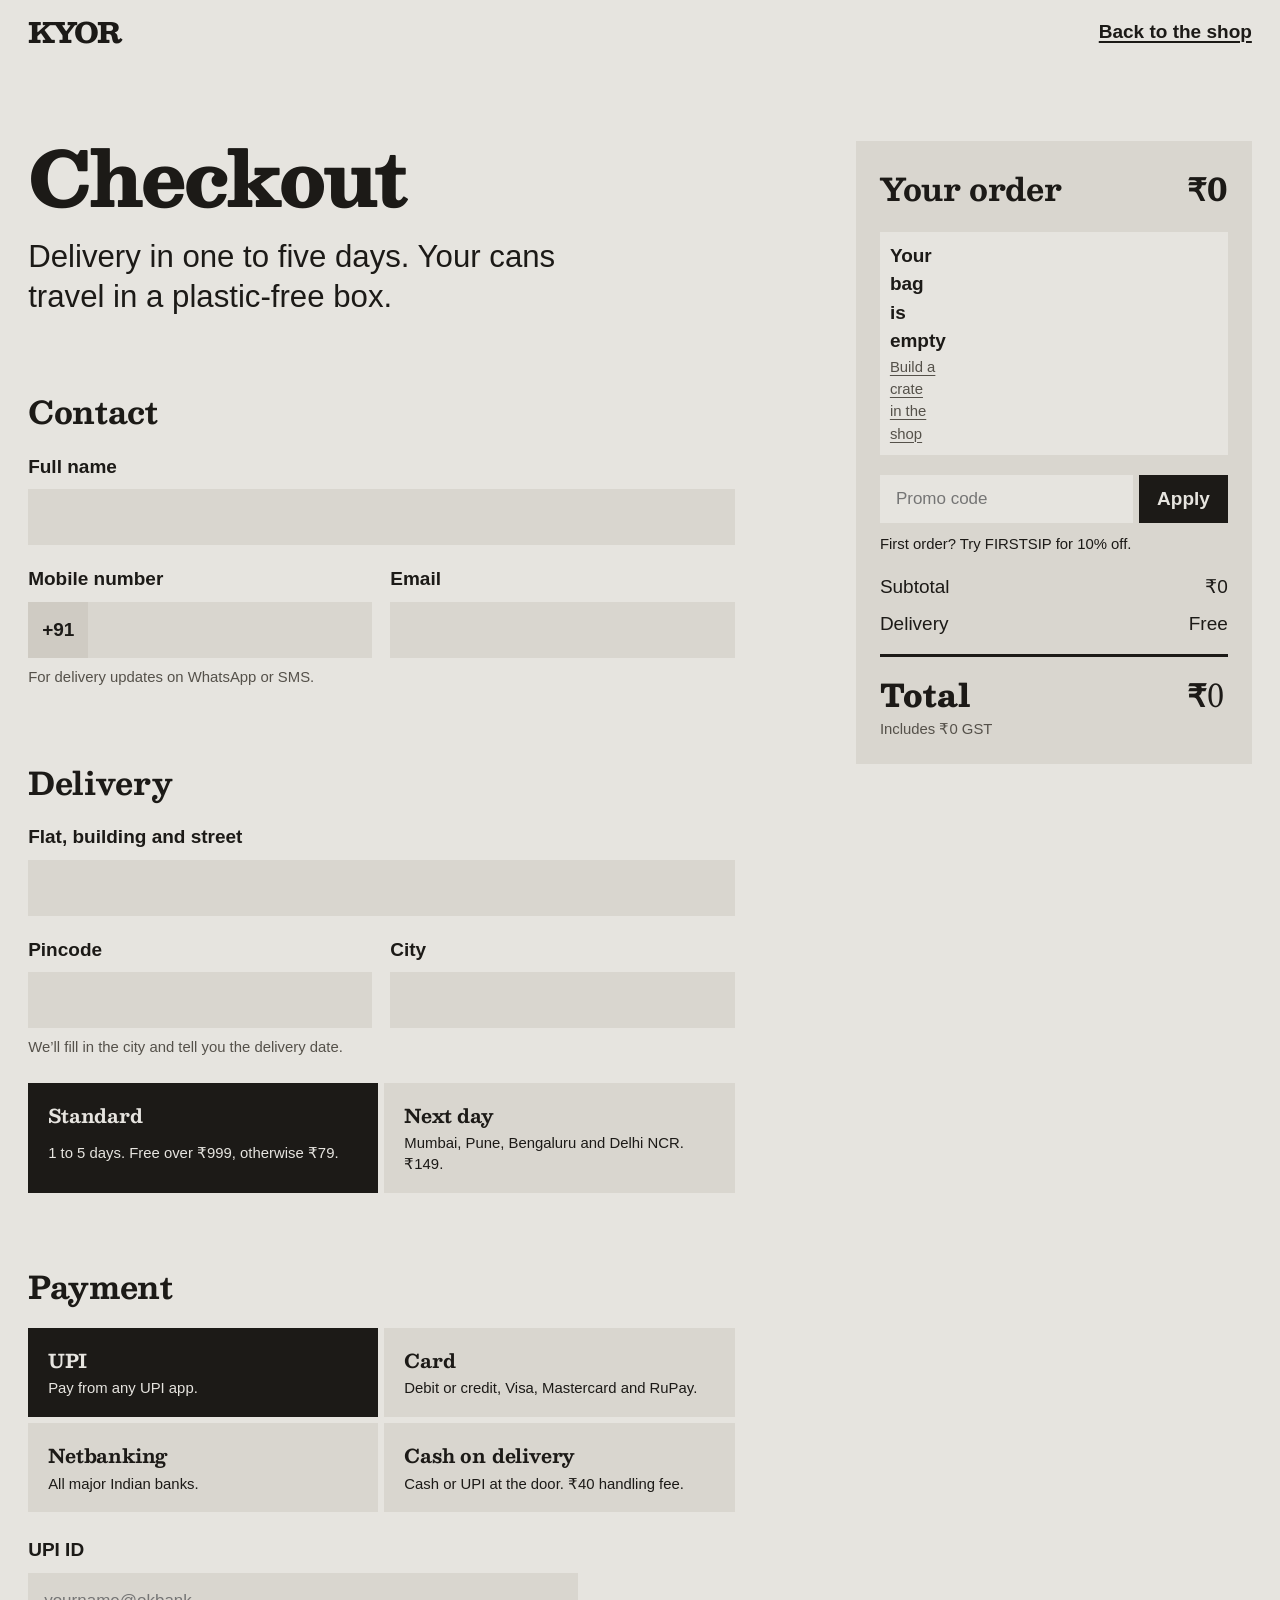
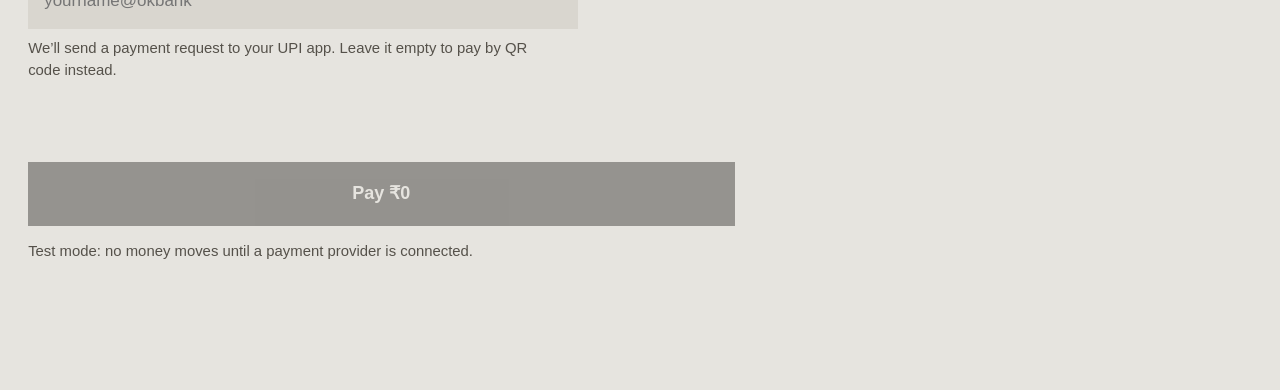
==== checkout.html @ f5b1b30e "Redesign KYOR around colour chapters, real photography and a crate builder Replace the dial-and-chap" ====
<!doctype html>
<html lang="en">
<head>
  <meta charset="utf-8">
  <meta name="viewport" content="width=device-width, initial-scale=1, viewport-fit=cover">
  <title>Checkout · KYOR</title>
  <meta name="description" content="Pay for your KYOR order by UPI, card, netbanking or cash on delivery.">
  <meta name="theme-color" content="#e6e4df">
  <meta name="robots" content="noindex">
  <script>document.documentElement.classList.add('js')</script>
  <link rel="preconnect" href="https://fonts.googleapis.com">
  <link rel="preconnect" href="https://fonts.gstatic.com" crossorigin>
  <link href="https://fonts.googleapis.com/css2?family=Besley:wght@700;800&display=swap" rel="stylesheet">
  <link rel="preconnect" href="https://api.fontshare.com">
  <link rel="preconnect" href="https://cdn.fontshare.com" crossorigin>
  <link href="https://api.fontshare.com/v2/css?f[]=switzer@400,500,600&display=swap" rel="stylesheet">
  <link rel="stylesheet" href="css/site.css">
  <link rel="stylesheet" href="css/checkout.css">
</head>
<body class="co-page">
  <a class="skip" href="#main">Skip to content</a>

  <header class="bar" data-field="ground">
    <a class="bar__mark" href="index.html">KYOR</a>
    <a class="bar__back" href="index.html#shop">Back to the shop</a>
  </header>

  <main id="main" class="co">
    <div class="co__form" id="coFormWrap">
      <h1 class="co__title">Checkout</h1>
      <p class="co__lead">Delivery in one to five days. Your cans travel in a plastic-free box.</p>

      <form id="coForm" novalidate>
        <section class="co__block" aria-labelledby="contactTitle">
          <h2 class="h3" id="contactTitle">Contact</h2>
          <div class="fields">
            <div class="field field--full">
              <label for="name">Full name</label>
              <input id="name" name="name" autocomplete="name" required>
            </div>
            <div class="field">
              <label for="phone">Mobile number</label>
              <div class="field__prefix"><span aria-hidden="true">+91</span><input id="phone" name="phone" inputmode="numeric" autocomplete="tel-national" maxlength="10" required aria-describedby="phoneHint"></div>
              <p class="field__hint" id="phoneHint">For delivery updates on WhatsApp or SMS.</p>
            </div>
            <div class="field">
              <label for="email">Email</label>
              <input id="email" name="email" type="email" autocomplete="email" required>
            </div>
          </div>
        </section>

        <section class="co__block" aria-labelledby="deliveryTitle">
          <h2 class="h3" id="deliveryTitle">Delivery</h2>
          <div class="fields">
            <div class="field field--full">
              <label for="address">Flat, building and street</label>
              <input id="address" name="address" autocomplete="street-address" required>
            </div>
            <div class="field">
              <label for="pin">Pincode</label>
              <input id="pin" name="pin" inputmode="numeric" autocomplete="postal-code" maxlength="6" required aria-describedby="pinHint">
              <p class="field__hint" id="pinHint">We’ll fill in the city and tell you the delivery date.</p>
            </div>
            <div class="field">
              <label for="city">City</label>
              <input id="city" name="city" autocomplete="address-level2" required>
            </div>
          </div>
          <div class="options" role="radiogroup" aria-label="Delivery speed">
            <label class="option"><input type="radio" name="ship" value="standard" checked><span><b>Standard</b><small id="stdEta">1 to 5 days. Free over ₹999, otherwise ₹79.</small></span></label>
            <label class="option"><input type="radio" name="ship" value="express"><span><b>Next day</b><small>Mumbai, Pune, Bengaluru and Delhi NCR. ₹149.</small></span></label>
          </div>
        </section>

        <section class="co__block" aria-labelledby="payTitle">
          <h2 class="h3" id="payTitle">Payment</h2>
          <div class="options options--pay" role="radiogroup" aria-label="Payment method">
            <label class="option"><input type="radio" name="pay" value="upi" checked><span><b>UPI</b><small>Pay from any UPI app.</small></span></label>
            <label class="option"><input type="radio" name="pay" value="card"><span><b>Card</b><small>Debit or credit, Visa, Mastercard and RuPay.</small></span></label>
            <label class="option"><input type="radio" name="pay" value="netbanking"><span><b>Netbanking</b><small>All major Indian banks.</small></span></label>
            <label class="option"><input type="radio" name="pay" value="cod"><span><b>Cash on delivery</b><small>Cash or UPI at the door. ₹40 handling fee.</small></span></label>
          </div>

          <div class="pay-detail" data-pay-detail="upi">
            <div class="field">
              <label for="vpa">UPI ID</label>
              <input id="vpa" name="vpa" autocomplete="off" placeholder="yourname@okbank" aria-describedby="vpaHint">
              <p class="field__hint" id="vpaHint">We’ll send a payment request to your UPI app. Leave it empty to pay by QR code instead.</p>
            </div>
          </div>
          <div class="pay-detail" data-pay-detail="card" hidden>
            <p>You’ll enter your card details on the payment provider’s secure page. KYOR never sees or stores your card number.</p>
          </div>
          <div class="pay-detail" data-pay-detail="netbanking" hidden>
            <div class="field">
              <label for="bank">Your bank</label>
              <select id="bank" name="bank">
                <option value="">Choose your bank</option>
                <option>State Bank of India</option><option>HDFC Bank</option><option>ICICI Bank</option><option>Axis Bank</option>
                <option>Kotak Mahindra Bank</option><option>Bank of Baroda</option><option>Punjab National Bank</option><option>Another bank</option>
              </select>
            </div>
          </div>
          <div class="pay-detail" data-pay-detail="cod" hidden>
            <p>Keep cash or a UPI app ready when the box arrives. Orders over ₹3,000 must be paid online.</p>
          </div>
        </section>

        <p class="co__error" id="coError" role="alert"></p>
        <button class="btn btn--pay" type="submit" id="payBtn">Pay ₹0</button>
        <p class="co__test">Test mode: no money moves until a payment provider is connected.</p>
      </form>
    </div>

    <details class="summary" id="summary">
      <summary><span class="h3">Your order</span> <span class="summary__total" id="sumTop">₹0</span></summary>
      <ul class="summary__list" id="sumList"></ul>
      <div class="promo">
        <label for="promo" class="visually-hidden">Promo code</label>
        <input id="promo" placeholder="Promo code" autocomplete="off" aria-describedby="promoMsg">
        <button type="button" class="btn" id="promoBtn">Apply</button>
      </div>
      <p class="promo__msg" id="promoMsg">First order? Try FIRSTSIP for 10% off.</p>
      <dl class="totals" id="totals"></dl>
    </details>

    <img class="done__can" src="assets/cans/can-kokum-grid.webp" alt="" width="448" height="896">
    <section class="done" id="done" hidden aria-labelledby="doneTitle" tabindex="-1">
      <h1 class="co__title" id="doneTitle">Order placed</h1>
      <p class="co__lead" id="doneLead"></p>
      <dl class="done__facts" id="doneFacts"></dl>
      <a class="btn" href="index.html">Back to KYOR</a>
    </section>
  </main>

  <script src="js/data.js"></script>
  <script src="js/store.js"></script>
  <script src="js/checkout.js"></script>
</body>
</html>
---- css/site.css ----
/* KYOR. Colour chapters from the product: kokum rind, guava flesh, Guntur chilli, the can's sage, matte aluminium.
   Two faces: Besley (an old bill-poster Clarendon, like the can's wordmark) and Switzer (a modern grotesk). */

:root {
  --kokum: #4e1525;      --kokum-ink: #f3e9e4;
  --guava: #eaa79c;      --guava-ink: #33101a;
  --chilli: #a4261c;     --chilli-ink: #f7ece6;
  --sage: #9ca48c;       --sage-ink: #191d14;
  --ground: #e6e4df;     --ground-ink: #1c1a17;
  --surface: #d9d6cf;
  --muted: #55514a;
  --accent: #4e1525;

  --font-display: "Besley", "Rockwell", Georgia, serif;
  --font-text: "Switzer", "Helvetica Neue", Arial, sans-serif;

  --step-small: clamp(0.875rem, 0.85rem + 0.1vw, 0.9375rem);
  --step-body: clamp(1.0625rem, 1rem + 0.25vw, 1.1875rem);
  --step-lead: clamp(1.25rem, 0.95rem + 1.25vw, 2.25rem);
  --step-head: clamp(2.375rem, 1.2rem + 4.4vw, 5.75rem);
  --step-display: clamp(5.25rem, 1rem + 13.5vw, 15rem);

  --margin: clamp(16px, 2.2vw, 32px);
  --gutter: clamp(12px, 1.4vw, 24px);
  --section: clamp(80px, 10vw, 144px);
  --bar: 64px;

  --ease-out: cubic-bezier(0.22, 1, 0.36, 1);
  --ease-expo: cubic-bezier(0.16, 1, 0.3, 1);
  --ease-in-out: cubic-bezier(0.76, 0, 0.24, 1);
  --t-press: 140ms;
  --t-hover: 180ms;
  --t-ui: 240ms;
  --t-reveal: 800ms;
}

[data-field="kokum"]  { --bg: var(--kokum);  --ink: var(--kokum-ink);  --tone: #5f1e30; }
[data-field="guava"]  { --bg: var(--guava);  --ink: var(--guava-ink);  --tone: #e09587; }
[data-field="chilli"] { --bg: var(--chilli); --ink: var(--chilli-ink); --tone: #b4342a; }
[data-field="sage"]   { --bg: var(--sage);   --ink: var(--sage-ink);   --tone: #8f977e; }
[data-field="ground"] { --bg: var(--ground); --ink: var(--ground-ink); --tone: var(--surface); }

*, *::before, *::after { box-sizing: border-box; }
html { -webkit-text-size-adjust: 100%; scroll-padding-top: var(--bar); }
@media (prefers-reduced-motion: no-preference) { html { scroll-behavior: smooth; } }
body {
  margin: 0;
  background: var(--ground);
  color: var(--ground-ink);
  font-family: var(--font-text);
  font-size: var(--step-body);
  line-height: 1.5;
  font-kerning: normal;
  text-rendering: optimizeLegibility;
  -webkit-font-smoothing: antialiased;
}
img { display: block; max-width: 100%; height: auto; }
button { font: inherit; color: inherit; background: none; border: 0; padding: 0; cursor: pointer; }
input, select { font: inherit; color: inherit; }
a { color: inherit; text-underline-offset: 0.18em; text-decoration-thickness: 0.07em; }
p { margin: 0; text-wrap: pretty; }
h1, h2, h3 { margin: 0; font-weight: 800; hyphens: none; text-wrap: balance; }
figure { margin: 0; }
ul, ol { list-style: none; margin: 0; padding: 0; }
::selection { background: var(--kokum); color: var(--kokum-ink); }
:focus-visible { outline: 3px solid currentColor; outline-offset: 3px; }

.visually-hidden { position: absolute !important; width: 1px; height: 1px; overflow: hidden; clip-path: inset(50%); white-space: nowrap; }
.skip { position: fixed; left: var(--margin); top: -80px; z-index: 100; background: var(--ground-ink); color: var(--ground); padding: 12px 16px; }
.skip:focus { top: 12px; }

section[data-field], footer[data-field], .step[data-field] { background: var(--bg); color: var(--ink); }

/* ---------- type ---------- */
.h2 { font-family: var(--font-display); font-size: var(--step-head); line-height: 0.95; letter-spacing: -0.03em; max-width: 14ch; }
.h3 { font-family: var(--font-display); font-size: var(--step-lead); font-weight: 700; line-height: 1.1; letter-spacing: -0.012em; }
.lead, .statement { font-size: var(--step-lead); line-height: 1.3; letter-spacing: -0.01em; max-width: 30ch; }
.statement { font-weight: 500; }
.note, figcaption { font-size: var(--step-small); line-height: 1.45; }
figcaption { margin-top: 10px; opacity: 0.78; }

/* ---------- controls ---------- */
.btn {
  display: inline-flex; align-items: center; justify-content: center;
  min-height: 56px; padding: 0 28px;
  background: var(--ink, var(--ground-ink)); color: var(--bg, var(--ground));
  font-weight: 600; font-size: inherit; text-decoration: none; white-space: nowrap;
  transition: transform var(--t-press) var(--ease-out), opacity var(--t-hover) ease;
}
.btn:hover { opacity: 0.86; }
.btn:active { transform: scale(0.97); }
.btn--block { width: 100%; }
.btn[disabled], .btn[aria-disabled="true"] { opacity: 0.4; pointer-events: none; }
.link { font-weight: 600; text-decoration: underline; text-underline-offset: 0.22em; text-decoration-thickness: 2px; transition: opacity var(--t-hover) ease; }
.link:hover { opacity: 0.7; }
.round {
  width: 48px; height: 48px; border-radius: 50%; display: inline-grid; place-items: center;
  background: color-mix(in srgb, currentColor 12%, transparent); font-size: 1.125rem;
  transition: background var(--t-hover) ease, transform var(--t-press) var(--ease-out);
}
.round:hover { background: color-mix(in srgb, currentColor 22%, transparent); }
.round:active { transform: scale(0.92); }

/* ---------- bar ---------- */
.bar {
  position: fixed; inset: 0 0 auto 0; z-index: 40; height: var(--bar);
  display: flex; align-items: center; gap: 28px; padding: 0 var(--margin);
  background: var(--bg); color: var(--ink);
  transition: background-color 300ms ease, color 300ms ease;
}
.bar__mark { font-family: var(--font-display); font-weight: 800; font-size: 1.75rem; line-height: 1; letter-spacing: -0.02em; text-decoration: none; margin-right: auto; }
.bar__nav { display: flex; gap: 28px; }
.bar__nav a { text-decoration: none; font-weight: 500; }
.bar__nav a:hover { text-decoration: underline; }
.bar__bag { font-weight: 600; min-height: 44px; padding: 0 16px; background: var(--ink); color: var(--bg); transition: background-color 300ms ease, color 300ms ease; }
.bar__menu { display: none; font-weight: 600; min-height: 44px; }
.menu { position: fixed; inset: var(--bar) 0 0 0; z-index: 39; background: var(--ground); color: var(--ground-ink); padding: 24px var(--margin); }
.menu nav { display: grid; gap: 8px; }
.menu a { font-family: var(--font-display); font-weight: 800; font-size: var(--step-head); line-height: 1.1; text-decoration: none; letter-spacing: -0.02em; }

/* ---------- hero ---------- */
.hero {
  position: relative; overflow: hidden;
  min-height: max(100svh, 640px);
  display: grid; grid-template-columns: repeat(12, minmax(0, 1fr)); grid-template-rows: 1fr auto;
  column-gap: var(--gutter);
  padding: calc(var(--bar) + 24px) var(--margin) 28px;
  transition: background-color 600ms var(--ease-in-out), color 600ms var(--ease-in-out);
}
.hero__text { grid-column: 1 / span 7; grid-row: 1; align-self: end; position: relative; z-index: 2; }
.hero__title {
  font-family: var(--font-display); font-weight: 800; font-size: var(--step-display);
  line-height: 0.86; letter-spacing: -0.035em; margin-left: -0.04em; max-width: none;
}
.hero__word { display: block; }
.hero__line { font-size: var(--step-lead); line-height: 1.3; max-width: 30ch; margin-top: 36px; }
.hero__actions { display: flex; flex-wrap: wrap; align-items: center; gap: 16px 24px; margin-top: 32px; }
.hero__price { grid-column: 1 / span 7; grid-row: 2; margin-top: 28px; font-size: var(--step-small); opacity: 0.8; }
.hero__can { grid-column: 8 / span 5; grid-row: 1 / span 2; position: relative; margin-bottom: -28px; min-height: 60svh; }
.hero__img {
  position: absolute; left: 50%; bottom: calc(min(108svh, 76vw) * -0.16); height: min(108svh, 76vw); width: auto; max-width: none;
  transform: translateX(-50%); opacity: 0; pointer-events: none;
  transition: opacity 500ms ease, transform 700ms var(--ease-expo);
}
.hero__img.is-on { opacity: 1; }
.hero__img.is-leaving { opacity: 0; transform: translate(-50%, 8%); }

.switch { display: inline-flex; gap: 4px; }
.switch button {
  min-height: 48px; padding: 0 16px; font-weight: 600;
  background: color-mix(in srgb, currentColor 12%, transparent);
  transition: background var(--t-hover) ease, color var(--t-hover) ease;
}
.switch button:hover { background: color-mix(in srgb, currentColor 22%, transparent); }
.switch button[aria-checked="true"] { background: var(--ink); color: var(--bg); }

/* ---------- flavours ---------- */
.flavours {
  display: grid; grid-template-columns: repeat(12, minmax(0, 1fr)); column-gap: var(--gutter); row-gap: clamp(64px, 9vw, 140px);
  padding: var(--section) var(--margin);
}
.flavours__title { grid-column: 1 / span 7; }
.flavours__statement { grid-column: 9 / span 4; align-self: end; }
.ritual { grid-column: 1 / -1; display: grid; grid-template-columns: repeat(12, minmax(0, 1fr)); column-gap: var(--gutter); align-items: end; }
.ritual__text { display: grid; gap: 18px; align-content: start; }
.ritual__text p { max-width: 42ch; }
.ritual__text .link { justify-self: start; margin-top: 6px; }
.ritual__pic img { width: 100%; object-fit: cover; }
.ritual--kokum .ritual__pic { grid-column: 1 / span 7; }
.ritual--kokum .ritual__pic img { aspect-ratio: 5 / 4; }
.ritual--kokum .ritual__text { grid-column: 9 / span 4; }
.ritual--guava { align-items: start; }
.ritual--guava .ritual__text { grid-column: 1 / span 4; padding-top: clamp(0px, 8vw, 120px); }
.ritual--guava .ritual__pic { grid-column: 5 / span 4; }
.ritual--guava .ritual__pic img { aspect-ratio: 2 / 3; }
.ritual--guava .ritual__pic--side { grid-column: 9 / span 4; align-self: end; }
.ritual--guava .ritual__pic--side img { aspect-ratio: 4 / 3; }

/* ---------- held scene ---------- */
.scene { position: relative; }
.step {
  position: relative; min-height: 100svh; overflow: hidden;
  display: grid; grid-template-columns: repeat(12, minmax(0, 1fr)); column-gap: var(--gutter);
  padding: calc(var(--bar) + 32px) var(--margin) 32px;
}
.step__text { grid-column: 1 / span 7; align-self: center; display: grid; gap: 28px; position: relative; z-index: 2; }
.step__text .h2 { max-width: 15ch; }
.step__text p { font-size: var(--step-lead); line-height: 1.3; max-width: 28ch; }
.step__can { grid-column: 8 / span 5; justify-self: center; align-self: center; height: min(82svh, 70vw, 860px); width: auto; max-width: none; position: relative; z-index: 1; }
.step__count { position: absolute; left: var(--margin); bottom: 28px; font-size: var(--step-small); font-weight: 600; }

html.js .scene.is-live { height: calc(var(--n, 5) * 100svh); }
html.js .scene.is-live .scene__steps { position: sticky; top: 0; height: 100svh; overflow: hidden; }
html.js .scene.is-live .step { position: absolute; inset: 0; min-height: 0; clip-path: inset(var(--clip, 0%) 0 0 0); will-change: clip-path; }
html.js .scene.is-live .step__text { transform: translateY(var(--lift, 0px)); }
html.js .scene.is-live .step__can { transform: translateY(var(--can, 0px)); }

/* ---------- facts ---------- */
.facts { display: grid; grid-template-columns: repeat(12, minmax(0, 1fr)); column-gap: var(--gutter); padding: var(--section) var(--margin); }
.facts__side { grid-column: 1 / span 5; display: grid; gap: 40px; align-content: start; }
.facts__side img { width: 100%; aspect-ratio: 1; object-fit: cover; }
.facts__table { grid-column: 6 / span 7; }
.facts table { width: 100%; border-collapse: collapse; font-variant-numeric: tabular-nums; }
.facts th, .facts td { text-align: left; vertical-align: top; padding: 14px 16px 14px 0; font-size: var(--step-body); }
.facts thead th { font-family: var(--font-display); font-size: var(--step-lead); font-weight: 700; padding-bottom: 18px; border-bottom: 3px solid var(--ground-ink); }
.facts tbody th { font-weight: 600; width: 26%; }
.facts tbody td { font-size: var(--step-lead); line-height: 1.25; letter-spacing: -0.01em; }
.facts tbody tr:last-child td { font-size: var(--step-body); line-height: 1.5; letter-spacing: 0; }
.facts tbody tr + tr > * { border-top: 1px solid color-mix(in srgb, var(--ground-ink) 22%, transparent); }
.facts .note { margin-top: 20px; color: var(--muted); }

/* ---------- origins ---------- */
.origins { padding: var(--section) 0; overflow: hidden; }
.origins__head { display: grid; grid-template-columns: repeat(12, minmax(0, 1fr)); column-gap: var(--gutter); align-items: end; padding: 0 var(--margin); margin-bottom: clamp(40px, 5vw, 72px); }
.origins__head .h2 { grid-column: 1 / span 6; }
.origins__head .lead { grid-column: 7 / span 4; }
.origins__ctrl { grid-column: 11 / span 2; justify-self: end; display: flex; gap: 8px; }
.row {
  display: grid; grid-auto-flow: column; grid-auto-columns: clamp(270px, 29vw, 440px); gap: var(--gutter);
  overflow-x: auto; overscroll-behavior-x: contain; scroll-snap-type: x mandatory;
  padding: 0 var(--margin) 8px; scroll-padding-inline: var(--margin);
  scrollbar-width: none; cursor: grab;
}
.row::-webkit-scrollbar { display: none; }
.row.is-dragging { cursor: grabbing; scroll-snap-type: none; }
.row.is-dragging img { pointer-events: none; }
.place { scroll-snap-align: start; display: grid; gap: 14px; align-content: start; }
.place img { width: 100%; aspect-ratio: 4 / 5; object-fit: cover; user-select: none; -webkit-user-drag: none; }
.place--object img { object-fit: contain; background: var(--tone); padding: 8% 0; }
.place p { max-width: 36ch; }

/* ---------- day ---------- */
.day { padding: var(--section) var(--margin); }
.day__title { margin-bottom: clamp(40px, 5vw, 72px); }
.day__grid { display: grid; grid-template-columns: repeat(12, minmax(0, 1fr)); column-gap: var(--gutter); align-items: start; }
.times { grid-column: 1 / span 7; display: grid; gap: 4px; }
.time button {
  width: 100%; display: grid; grid-template-columns: 9em 1fr auto; align-items: baseline; gap: 16px;
  padding: 20px 16px; text-align: left;
  transition: background var(--t-hover) ease;
}
.time button:hover, .time.is-open button { background: var(--surface); }
.time__at { white-space: nowrap; font-family: var(--font-display); font-weight: 700; font-size: var(--step-lead); letter-spacing: -0.01em; font-variant-numeric: tabular-nums; }
.time__what { font-size: var(--step-lead); line-height: 1.2; letter-spacing: -0.01em; }
.time__can { font-size: var(--step-small); font-weight: 600; white-space: nowrap; }
.time__more { display: grid; grid-template-rows: 0fr; transition: grid-template-rows var(--t-ui) var(--ease-out); }
.time__more > * { overflow: hidden; }
.time__more p { padding: 0 16px 0 calc(9em + 32px); max-width: calc(46ch + 9em + 32px); }
.time.is-open .time__more { grid-template-rows: 1fr; }
.time.is-open .time__more p { padding-top: 4px; padding-bottom: 22px; }
.time__more img { display: none; }
.day__preview { grid-column: 8 / span 5; position: sticky; top: calc(var(--bar) + 24px); }
.day__preview img { width: 100%; aspect-ratio: 4 / 5; object-fit: cover; transition: opacity 260ms ease; }
.day__preview img.is-swapping { opacity: 0.2; }

/* ---------- shop ---------- */
.shop { padding: var(--section) var(--margin); }
.shop .h2 { margin-bottom: clamp(40px, 5vw, 72px); }
.crate { display: grid; grid-template-columns: repeat(12, minmax(0, 1fr)); column-gap: var(--gutter); row-gap: 40px; align-items: start; }
.crate__controls { grid-column: 1 / span 5; display: grid; gap: 36px; }
.crate__view { grid-column: 7 / span 6; display: grid; gap: 32px; }
.choice { border: 0; margin: 0; padding: 0; min-width: 0; }
.choice legend, .mix__label { font-weight: 600; margin-bottom: 12px; padding: 0; display: block; }
.choice__opts { display: grid; grid-template-columns: repeat(3, 1fr); gap: 6px; }
.choice__opts label { position: relative; cursor: pointer; }
.choice__opts input { position: absolute; opacity: 0; inset: 0; margin: 0; cursor: pointer; }
.choice__opts span {
  display: grid; place-items: center; min-height: 72px; padding: 8px;
  background: var(--tone); font-family: var(--font-display); font-weight: 800; font-size: var(--step-lead); letter-spacing: -0.02em;
  transition: background var(--t-hover) ease, color var(--t-hover) ease;
}
.choice__opts--wide span { font-family: var(--font-text); font-size: var(--step-body); font-weight: 600; letter-spacing: 0; min-height: 56px; text-align: center; }
.choice__opts label:hover span { background: color-mix(in srgb, var(--ink) 18%, var(--bg)); }
.choice__opts input:checked + span { background: var(--ink); color: var(--bg); }
.choice__opts input:focus-visible + span { outline: 3px solid var(--ink); outline-offset: 3px; }
.mix input[type="range"] { width: 100%; appearance: none; -webkit-appearance: none; height: 44px; background: transparent; cursor: pointer; margin: 0; }
.mix input[type="range"]::-webkit-slider-runnable-track { height: 8px; background: var(--tone); }
.mix input[type="range"]::-moz-range-track { height: 8px; background: var(--tone); }
.mix input[type="range"]::-webkit-slider-thumb { -webkit-appearance: none; width: 32px; height: 32px; margin-top: -12px; background: var(--ink); border: 0; border-radius: 0; }
.mix input[type="range"]::-moz-range-thumb { width: 32px; height: 32px; background: var(--ink); border: 0; border-radius: 0; }
.mix__out { display: flex; justify-content: space-between; gap: 12px; font-weight: 600; margin-top: 6px; }
.crate__sub { font-size: var(--step-small); }
.crate__cans { display: grid; grid-template-columns: repeat(var(--cols, 6), minmax(0, 1fr)); gap: 10px 6px; align-items: end; min-height: 200px; }
.crate__cans img { width: 100%; height: auto; transition: transform 380ms var(--ease-out); }
.crate__cans img.is-new { transform: translateY(-10px); }
.crate__total { display: flex; flex-wrap: wrap; align-items: end; justify-content: space-between; gap: 20px; }
.crate__price { font-family: var(--font-display); font-weight: 800; font-size: var(--step-head); line-height: 0.95; letter-spacing: -0.03em; font-variant-numeric: tabular-nums; }
.crate__per { display: block; font-family: var(--font-text); font-size: var(--step-body); font-weight: 500; letter-spacing: 0; margin-top: 8px; }
.more { margin-top: clamp(72px, 9vw, 140px); display: grid; grid-template-columns: repeat(12, minmax(0, 1fr)); column-gap: var(--gutter); }
.more .h3 { grid-column: 1 / span 4; align-self: start; }
.list { grid-column: 5 / span 8; display: grid; gap: 4px; }
.list li { display: grid; grid-template-columns: 1.1fr 1.6fr auto auto; align-items: center; gap: 20px; padding: 16px; background: var(--tone); }
.list b { font-family: var(--font-display); font-size: var(--step-body); font-weight: 700; letter-spacing: -0.01em; line-height: 1.15; }
.list .price { font-weight: 600; font-variant-numeric: tabular-nums; }
.list .btn { min-height: 44px; padding: 0 18px; }

/* ---------- sessions ---------- */
.sessions { display: grid; grid-template-columns: repeat(12, minmax(0, 1fr)); column-gap: var(--gutter); row-gap: 48px; padding: var(--section) var(--margin); align-items: start; }
.sessions__text { grid-column: 1 / span 5; display: grid; gap: 28px; }
.sessions__pic { grid-column: 7 / span 6; overflow: clip; }
.sessions__pic img { width: 100%; aspect-ratio: 4 / 5; object-fit: cover; transform: scale(var(--zoom, 1)); transform-origin: 50% 60%; }
.dates { display: grid; gap: 4px; margin-top: 8px; }
.dates li { display: grid; grid-template-columns: 7.5em 1fr auto; gap: 16px; align-items: baseline; padding: 14px 0; }
.dates__when { font-family: var(--font-display); font-weight: 700; white-space: nowrap; }
.dates a { font-weight: 600; text-decoration-thickness: 2px; }

/* ---------- footer ---------- */
.foot { padding: clamp(48px, 6vw, 96px) var(--margin) 32px; overflow: hidden; }
.foot__name { font-family: var(--font-display); font-weight: 800; line-height: 0.8; letter-spacing: -0.04em; white-space: nowrap; font-size: 30vw; margin: 0 0 clamp(32px, 4vw, 56px); }
.foot__name span { display: inline-block; }
.foot__cols { display: grid; grid-template-columns: repeat(12, minmax(0, 1fr)); column-gap: var(--gutter); row-gap: 24px; font-size: var(--step-small); }
.foot__cols p:nth-child(1) { grid-column: 1 / span 3; }
.foot__cols p:nth-child(2) { grid-column: 4 / span 2; }
.foot__credits { grid-column: 7 / span 6; opacity: 0.8; }

/* ---------- bag ---------- */
.bag {
  margin: 0 0 0 auto; height: 100%; max-height: none; width: min(460px, 100vw); max-width: 100vw;
  border: 0; padding: 0; background: var(--ground); color: var(--ground-ink);
  box-shadow: -24px 0 60px rgba(20, 16, 14, 0.25);
  display: none; flex-direction: column;
}
.bag[open] { display: flex; }
.bag::backdrop { background: rgba(28, 26, 23, 0.5); }
@media (prefers-reduced-motion: no-preference) {
  .bag[open] { animation: bag-in 380ms var(--ease-out); }
  @keyframes bag-in { from { transform: translateX(40px); opacity: 0; } }
}
.bag__head { display: flex; justify-content: space-between; align-items: center; padding: 16px var(--margin) 8px 24px; }
.bag__ship { padding: 0 24px 16px; font-size: var(--step-small); }
.bag__ship b { font-weight: 600; }
.bag__list { flex: 1; overflow-y: auto; padding: 0 24px; display: grid; gap: 4px; align-content: start; }
.bag__line { display: grid; grid-template-columns: 56px 1fr auto; gap: 14px; align-items: center; padding: 12px; background: var(--surface); }
.bag__line img { width: 56px; height: 72px; object-fit: contain; }
.bag__line.no-img { grid-template-columns: 1fr auto; }
.bag__line b { display: block; font-weight: 600; }
.bag__line small { display: block; font-size: var(--step-small); color: var(--muted); }
.bag__qty { display: inline-flex; align-items: center; gap: 4px; margin-top: 8px; }
.bag__qty button { width: 32px; height: 32px; background: var(--ground); font-weight: 600; }
.bag__qty span { min-width: 28px; text-align: center; font-variant-numeric: tabular-nums; }
.bag__empty { padding: 24px 0; }
.bag__foot { padding: 20px 24px 24px; display: grid; gap: 16px; }
.bag__sum { display: flex; justify-content: space-between; font-family: var(--font-display); font-weight: 700; font-size: var(--step-lead); }

.toast {
  position: fixed; left: 50%; bottom: 24px; z-index: 60; transform: translate(-50%, 20px); opacity: 0; pointer-events: none;
  background: var(--ground-ink); color: var(--ground); padding: 14px 20px; font-weight: 500; max-width: calc(100vw - 32px);
  transition: opacity var(--t-ui) ease, transform var(--t-ui) var(--ease-out);
}
.toast.is-on { opacity: 1; transform: translate(-50%, 0); }

/* ---------- motion ---------- */
@media (prefers-reduced-motion: no-preference) {
  .hero__word { animation: word-rise 1000ms var(--ease-expo) both; }
  .hero__word + .hero__word { animation-delay: 90ms; }
  .hero__line, .hero__actions { animation: soft-rise 800ms 220ms var(--ease-expo) both; }
  .hero__img.is-on { animation: can-in 1200ms var(--ease-expo) both; }
  @keyframes word-rise { from { clip-path: inset(0 0 100% 0); transform: translateY(0.35em); } to { clip-path: inset(0 0 -20% 0); transform: none; } }
  @keyframes soft-rise { from { opacity: 0; transform: translateY(16px); } }
  @keyframes can-in { from { transform: translate(-50%, 6%) scale(1.04); } }

  html.js [data-reveal] { opacity: 0; transform: translateY(24px); transition: opacity var(--t-reveal) var(--ease-expo) var(--d, 0ms), transform var(--t-reveal) var(--ease-expo) var(--d, 0ms); }
  html.js [data-reveal].is-in { opacity: 1; transform: none; }
  .place img { transition: transform 600ms var(--ease-out); }
  .place:hover img { transform: scale(1.02); }
}

/* ---------- tablet ---------- */
@media (max-width: 1080px) {
  .bar__nav { gap: 20px; }
  .flavours__statement { grid-column: 1 / span 9; }
  .ritual--kokum .ritual__pic { grid-column: 1 / span 7; }
  .ritual--kokum .ritual__text { grid-column: 8 / span 5; }
  .ritual--guava .ritual__text { grid-column: 1 / span 5; }
  .ritual--guava .ritual__pic { grid-column: 6 / span 7; }
  .ritual--guava .ritual__pic--side { grid-column: 1 / span 5; grid-row: 2; margin-top: 32px; }
  .facts__side, .facts__table { grid-column: 1 / -1; }
  .facts__side { grid-template-columns: 1fr 1fr; align-items: end; margin-bottom: 48px; }
  .origins__head .h2 { grid-column: 1 / span 8; }
  .origins__head .lead { grid-column: 1 / span 8; grid-row: 2; margin-top: 20px; }
  .origins__ctrl { grid-row: 2; }
  .crate__controls, .crate__view { grid-column: 1 / -1; }
  .more .h3, .list { grid-column: 1 / -1; }
  .more .h3 { margin-bottom: 24px; }
  .sessions__text { grid-column: 1 / span 6; }
}

/* ---------- portrait tablets: the hero and the scene stack ---------- */
@media (max-width: 1080px) and (orientation: portrait) {
  .hero { grid-template-columns: 1fr; grid-template-rows: auto 1fr; min-height: 100svh; padding-bottom: 0; }
  .hero__text { grid-column: 1; grid-row: 1; align-self: start; }
  .hero__price { display: none; }
  .hero__can { grid-column: 1; grid-row: 2; min-height: 34svh; margin: 24px calc(var(--margin) * -1) 0; }
  .hero__img { height: 76svh; bottom: -38svh; }
  .step { grid-template-columns: 1fr; grid-template-rows: auto 1fr; }
  .step__text { grid-column: 1; align-self: start; gap: 20px; }
  .step__can { grid-column: 1; height: 58svh; align-self: end; margin-bottom: -14svh; }
  .step__count { left: auto; right: var(--margin); }
  .times { grid-column: 1 / -1; }
  .day__preview { display: none; }
  .time__more img { display: block; width: 100%; aspect-ratio: 16 / 10; object-fit: cover; margin-bottom: 8px; }
  .time__more p { padding-left: 16px; }
}

/* ---------- phone: its own composition ---------- */
@media (max-width: 760px) {
  :root { --bar: 56px; }
  .bar { gap: 12px; }
  .bar__nav { display: none; }
  .bar__menu { display: block; order: 3; padding: 0 4px; }
  .bar__bag { order: 2; }
  .bar__mark { font-size: 1.5rem; }

  .hero { grid-template-columns: 1fr; grid-template-rows: auto 1fr; padding-top: calc(var(--bar) + 20px); padding-bottom: 0; min-height: 100svh; }
  .hero__text { grid-column: 1; grid-row: 1; align-self: start; }
  .hero__title { font-size: clamp(4.25rem, 23vw, 7.5rem); }
  .hero__line { margin-top: 20px; }
  .hero__actions { margin-top: 22px; gap: 12px; }
  .hero__actions .btn { width: 100%; }
  .switch { width: 100%; }
  .switch button { flex: 1; }
  .hero__price { display: none; }
  .hero__can { grid-column: 1; grid-row: 2; min-height: 34svh; margin: 16px calc(var(--margin) * -1) 0; }
  .hero__img { height: 74svh; bottom: -40svh; }

  .flavours, .ritual { grid-template-columns: 1fr; }
  .flavours > *, .ritual > * { grid-column: 1 / -1 !important; grid-row: auto !important; }
  .flavours { row-gap: 56px; }
  .flavours__statement { margin-top: -24px; }
  .ritual { row-gap: 24px; }
  .ritual--guava .ritual__text { padding-top: 0; }
  .ritual--guava .ritual__pic img { aspect-ratio: 4 / 5; }
  .ritual--guava .ritual__pic--side { width: 72%; justify-self: end; margin-top: 0; }

  .step { grid-template-columns: 1fr; grid-template-rows: auto 1fr; padding-top: calc(var(--bar) + 28px); }
  .step__text { grid-column: 1; align-self: start; gap: 16px; }
  .step__can { grid-column: 1; height: 56svh; align-self: end; margin-bottom: -14svh; }
  .step__count { left: auto; right: var(--margin); }

  .facts__side { grid-template-columns: 1fr; gap: 28px; }
  .facts tbody td { font-size: var(--step-body); }
  .facts th, .facts td { padding-right: 10px; }
  .facts tbody th { width: 30%; }

  .origins__head { grid-template-columns: 1fr; }
  .origins__head > * { grid-column: 1 !important; }
  .origins__ctrl { justify-self: start; margin-top: 20px; grid-row: 3; }
  .row { grid-auto-columns: 78vw; }

  .times, .day__preview { grid-column: 1 / -1; }
  .day__preview { display: none; }
  .time button { grid-template-columns: 1fr auto; gap: 4px 12px; padding: 16px 12px; }
  .time__at { grid-column: 1; }
  .time__can { grid-column: 2; grid-row: 1; }
  .time__what { grid-column: 1 / -1; }
  .time__more p { padding: 0 12px; }
  .time.is-open .time__more p { padding-bottom: 16px; }
  .time__more img { display: block; width: 100%; aspect-ratio: 4 / 3; object-fit: cover; margin-bottom: 8px; }

  .choice__opts span { min-height: 60px; }
  .crate__cans { gap: 8px 4px; min-height: 0; }
  .crate__total { flex-direction: column; align-items: stretch; }
  .crate__total .btn { width: 100%; }
  .list li { grid-template-columns: 1fr auto; gap: 6px 12px; }
  .list li > span:nth-of-type(1) { grid-column: 1 / -1; grid-row: 2; font-size: var(--step-small); }
  .list li .price { grid-row: 3; }
  .list li .btn { grid-row: 3; }

  .sessions { grid-template-columns: 1fr; }
  .sessions > * { grid-column: 1 !important; }
  .sessions__pic img { aspect-ratio: 4 / 3; }
  .dates li { grid-template-columns: 6.6em 1fr auto; gap: 10px; }

  .foot__cols { grid-template-columns: 1fr 1fr; }
  .foot__cols p { grid-column: auto !important; }
  .foot__credits { grid-column: 1 / -1 !important; }
}

@media (prefers-reduced-motion: reduce) {
  *, *::before, *::after { animation: none !important; transition-duration: 1ms !important; scroll-behavior: auto !important; }
}
---- css/checkout.css ----
/* Checkout. Same tokens as the home page; ground field, filled fields, no outlines at rest. */
.co-page { background: var(--ground); }
.bar__back { font-weight: 600; text-decoration: underline; text-decoration-thickness: 2px; }

.co {
  display: grid; grid-template-columns: repeat(12, minmax(0, 1fr)); column-gap: var(--gutter); align-items: start;
  padding: calc(var(--bar) + clamp(40px, 6vw, 96px)) var(--margin) var(--section);
}
.co__form { grid-column: 1 / span 7; }
.co__title { font-family: var(--font-display); font-weight: 800; font-size: var(--step-head); line-height: 0.95; letter-spacing: -0.03em; }
.co__lead { font-size: var(--step-lead); line-height: 1.3; max-width: 32ch; margin-top: 24px; }
.co__block { margin-top: clamp(48px, 6vw, 80px); }
.co__block .h3 { margin-bottom: 24px; }

.fields { display: grid; grid-template-columns: 1fr 1fr; gap: 20px var(--gutter); }
.field { display: grid; gap: 8px; align-content: start; min-width: 0; }
.field--full { grid-column: 1 / -1; }
.field label { font-weight: 600; }
.field input, .field select, .promo input {
  width: 100%; min-height: 56px; padding: 0 16px; border: 0; border-radius: 0;
  background: var(--surface); color: var(--ground-ink); font-size: 1.0625rem;
  transition: background var(--t-hover) ease;
}
.field select { appearance: none; -webkit-appearance: none; background-image: none; }
.field input:hover, .field select:hover { background: #d0ccc4; }
.field input:focus, .field select:focus { outline: 3px solid var(--kokum); outline-offset: 0; background: #f2f0ec; }
.field__prefix { display: flex; }
.field__prefix span { display: grid; place-items: center; padding: 0 14px; background: #cfcbc3; font-weight: 600; }
.field__hint { font-size: var(--step-small); color: var(--muted); }
.field.is-bad input { outline: 3px solid var(--chilli); outline-offset: 0; }
.field__err { font-size: var(--step-small); color: var(--chilli); font-weight: 600; }

.options { display: grid; grid-template-columns: 1fr 1fr; gap: 6px; margin-top: 24px; }
.option { position: relative; cursor: pointer; }
.option input { position: absolute; opacity: 0; inset: 0; margin: 0; cursor: pointer; }
.option span { display: grid; gap: 4px; padding: 18px 20px; min-height: 100%; background: var(--surface); transition: background var(--t-hover) ease, color var(--t-hover) ease; }
.option b { font-family: var(--font-display); font-weight: 700; font-size: var(--step-body); letter-spacing: -0.01em; }
.option small { font-size: var(--step-small); line-height: 1.4; }
.option:hover span { background: #d0ccc4; }
.option input:checked + span { background: var(--ground-ink); color: var(--ground); }
.option input:focus-visible + span { outline: 3px solid var(--kokum); outline-offset: 3px; }
.pay-detail { margin-top: 24px; max-width: 52ch; }
.pay-detail[hidden] { display: none; }

.co__error { color: var(--chilli); font-weight: 600; min-height: 1.5em; margin-top: 40px; }
.btn--pay { width: 100%; min-height: 64px; font-size: 1.125rem; margin-top: 12px; background: var(--ground-ink); color: var(--ground); }
.btn--pay.is-busy { pointer-events: none; opacity: 0.7; }
.co__test { margin-top: 14px; font-size: var(--step-small); color: var(--muted); }

.summary { grid-column: 9 / span 4; position: sticky; top: calc(var(--bar) + 24px); background: var(--surface); padding: 24px; }
.summary summary { list-style: none; display: flex; justify-content: space-between; align-items: baseline; gap: 12px; cursor: default; }
.summary summary::-webkit-details-marker { display: none; }
.summary__total { font-family: var(--font-display); font-weight: 800; font-size: var(--step-lead); }
.summary__list { display: grid; gap: 4px; margin: 20px 0; }
.summary__list li { display: grid; grid-template-columns: 48px 1fr auto; gap: 12px; align-items: center; padding: 10px; background: var(--ground); }
.summary__list img { width: 48px; height: 60px; object-fit: contain; }
.summary__list li.no-img { grid-template-columns: 1fr auto; }
.summary__list b { display: block; font-weight: 600; }
.summary__list small { display: block; font-size: var(--step-small); color: var(--muted); }
.promo { display: flex; gap: 6px; }
.promo input { min-height: 48px; background: var(--ground); }
.promo input:focus { outline: 3px solid var(--kokum); outline-offset: 0; }
.promo .btn { min-height: 48px; padding: 0 18px; background: var(--ground-ink); color: var(--ground); }
.promo__msg { font-size: var(--step-small); margin: 10px 0 18px; }
.totals { margin: 0; display: grid; gap: 8px; font-variant-numeric: tabular-nums; }
.totals div { display: flex; justify-content: space-between; gap: 12px; }
.totals dd { margin: 0; }
.totals .is-grand { margin-top: 8px; padding-top: 14px; border-top: 3px solid var(--ground-ink); font-family: var(--font-display); font-weight: 800; font-size: var(--step-lead); }
.totals .is-grand small { display: block; font-family: var(--font-text); font-weight: 400; font-size: var(--step-small); color: var(--muted); }

.done { grid-column: 1 / span 7; display: grid; gap: 32px; justify-items: start; }
.done__can { grid-column: 9 / span 4; grid-row: 1; justify-self: center; height: min(70svh, 640px); width: auto; }
.co:not(.is-done) .done__can { display: none; }
.done[hidden] { display: none; }
.done__facts { margin: 8px 0 0; display: grid; gap: 4px; width: 100%; max-width: 640px; }
.done__facts div { display: grid; grid-template-columns: 10em 1fr; gap: 16px; padding: 16px; background: var(--surface); }
.done__facts dt { font-weight: 600; }
.done__facts dd { margin: 0; }
.co.is-done .co__form, .co.is-done .summary { display: none; }

@media (max-width: 1080px) {
  .co__form { grid-column: 1 / span 7; }
  .summary { grid-column: 8 / span 5; }
}
@media (max-width: 760px) {
  .co { grid-template-columns: 1fr; padding-top: calc(var(--bar) + 32px); }
  .co__form, .summary, .done { grid-column: 1; }
  .summary { grid-row: 1; position: static; margin: 0 calc(var(--margin) * -1) 40px; padding: 16px var(--margin); }
  .summary summary { cursor: pointer; }
  .summary summary .h3::after { content: " (show)"; font-family: var(--font-text); font-size: var(--step-small); font-weight: 500; }
  .summary[open] summary .h3::after { content: " (hide)"; }
  .fields, .options { grid-template-columns: 1fr; }
  .done__facts div { grid-template-columns: 1fr; gap: 4px; }
  .done__can { display: none; }
}
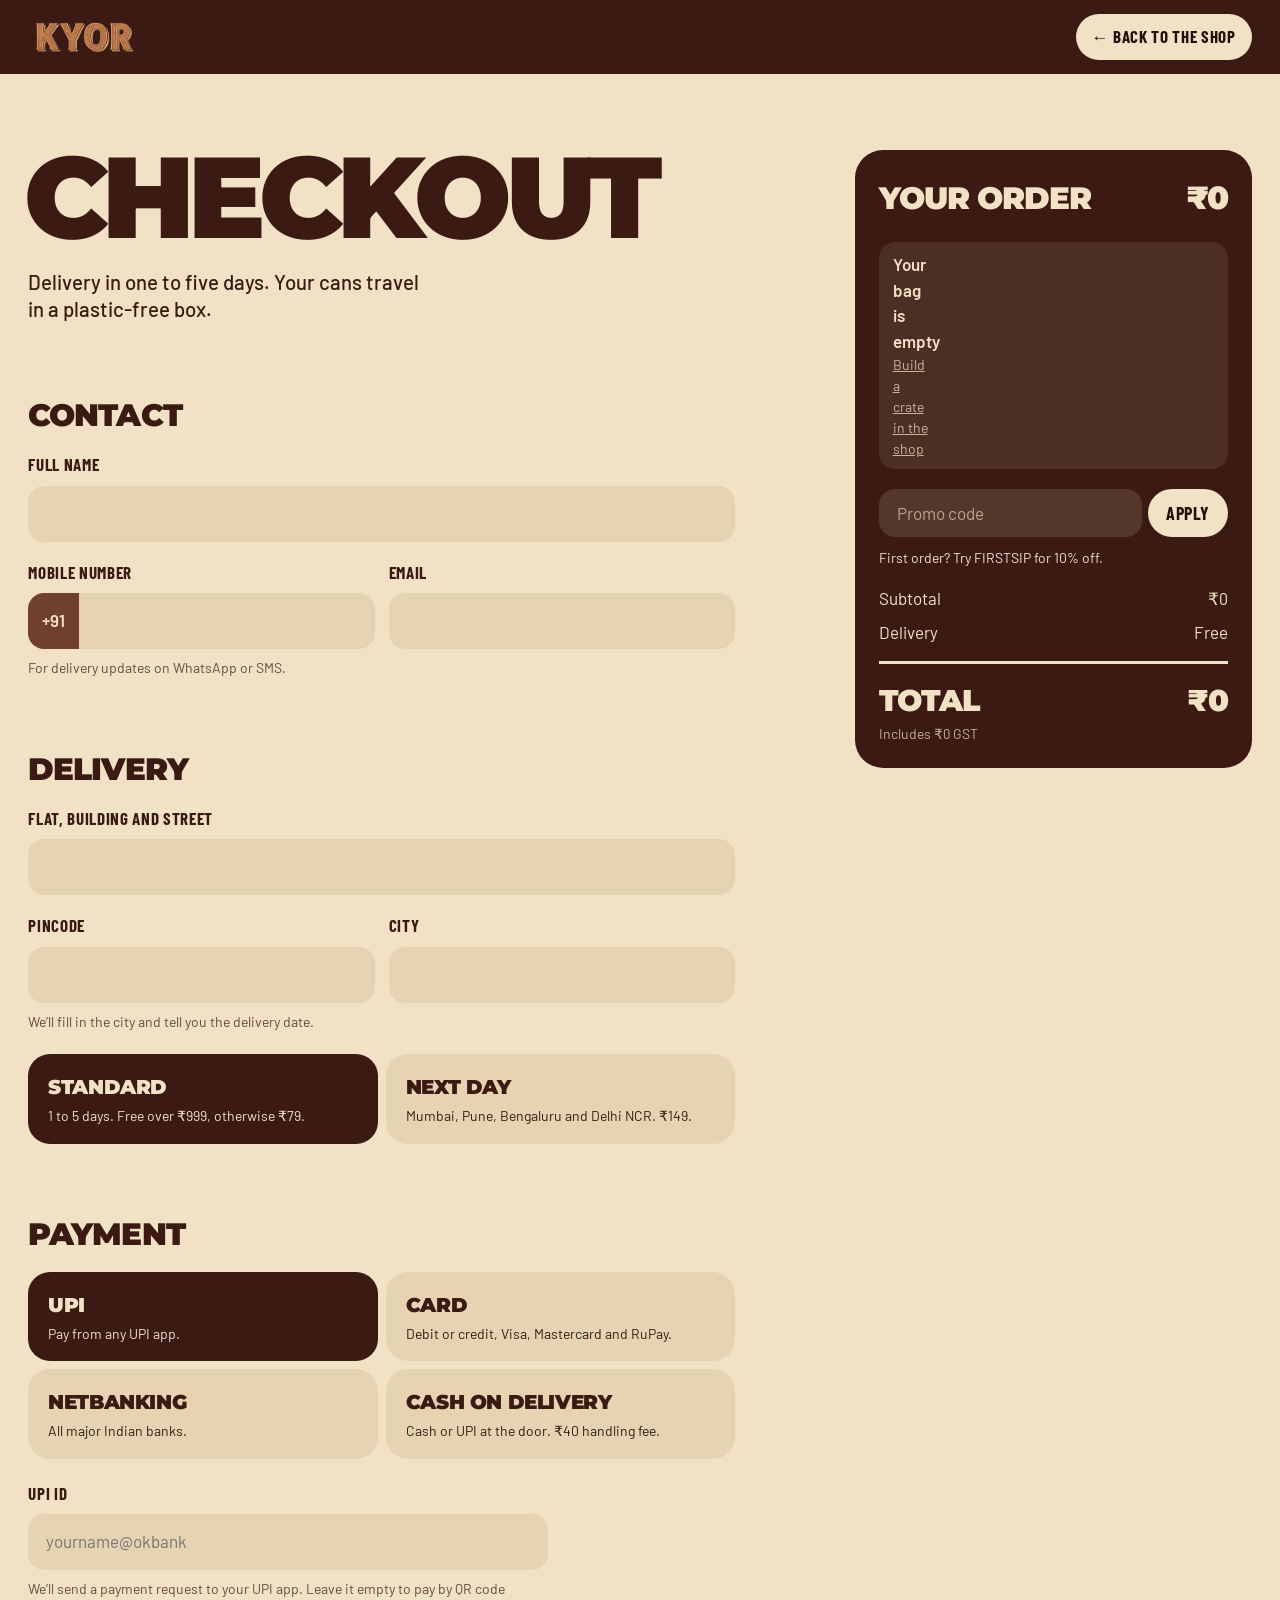
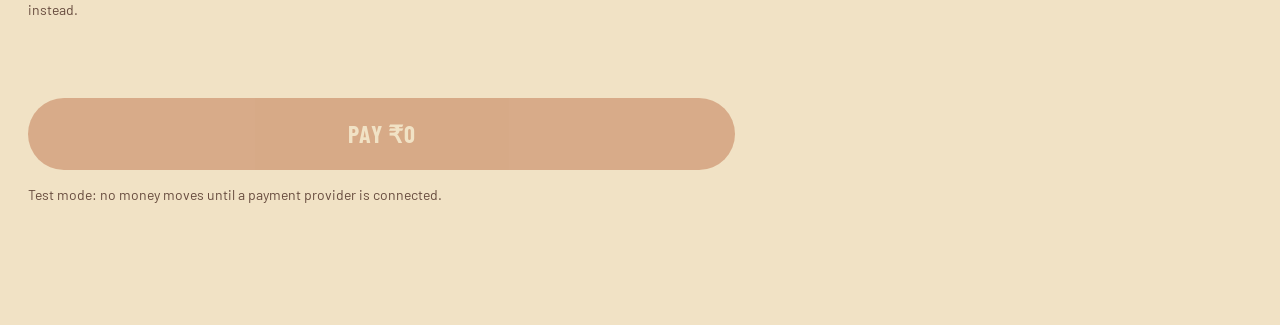
==== commit cdc312fd: "Rebuild KYOR as a 3D can you peel: the label is the menu Replace the scrolling page with a single We" ====
--- a/checkout.html
+++ b/checkout.html
@@ -5,24 +5,20 @@
   <meta name="viewport" content="width=device-width, initial-scale=1, viewport-fit=cover">
   <title>Checkout · KYOR</title>
   <meta name="description" content="Pay for your KYOR order by UPI, card, netbanking or cash on delivery.">
-  <meta name="theme-color" content="#e6e4df">
+  <meta name="theme-color" content="#f1e2c5">
   <meta name="robots" content="noindex">
   <script>document.documentElement.classList.add('js')</script>
   <link rel="preconnect" href="https://fonts.googleapis.com">
   <link rel="preconnect" href="https://fonts.gstatic.com" crossorigin>
-  <link href="https://fonts.googleapis.com/css2?family=Besley:wght@700;800&display=swap" rel="stylesheet">
-  <link rel="preconnect" href="https://api.fontshare.com">
-  <link rel="preconnect" href="https://cdn.fontshare.com" crossorigin>
-  <link href="https://api.fontshare.com/v2/css?f[]=switzer@400,500,600&display=swap" rel="stylesheet">
-  <link rel="stylesheet" href="css/site.css">
+  <link href="https://fonts.googleapis.com/css2?family=Barlow:wght@400;500;600&family=Barlow+Condensed:wght@600;700;800&family=Montserrat:wght@800;900&display=swap" rel="stylesheet">
   <link rel="stylesheet" href="css/checkout.css">
 </head>
 <body class="co-page">
   <a class="skip" href="#main">Skip to content</a>
 
-  <header class="bar" data-field="ground">
-    <a class="bar__mark" href="index.html">KYOR</a>
-    <a class="bar__back" href="index.html#shop">Back to the shop</a>
+  <header class="bar">
+    <a class="bar__mark" href="index.html"><img src="assets/kit/kokum/wordmark.webp" alt="KYOR, back to the can" width="1084" height="384"></a>
+    <a class="bar__back" href="index.html#shop">← Back to the shop</a>
   </header>
 
   <main id="main" class="co">
--- a/css/checkout.css
+++ b/css/checkout.css
@@ -1,95 +1,115 @@
-/* Checkout. Same tokens as the home page; ground field, filled fields, no outlines at rest. */
-.co-page { background: var(--ground); }
-.bar__back { font-weight: 600; text-decoration: underline; text-decoration-thickness: 2px; }
+/* KYOR checkout, in the label's palette: cream ground, maroon ink, orange for the action. */
+:root {
+  --maroon-deep: #3a1a12; --maroon: #713f2d; --orange: #b1582d; --cream: #f1e2c5; --sage: #859068; --green: #536445; --ink: #1f1104; --bad: #a3261c;
+  --display: "Montserrat", "Arial Black", sans-serif; --cond: "Barlow Condensed", "Arial Narrow", sans-serif; --text: "Barlow", "Helvetica Neue", Arial, sans-serif;
+  --pad: clamp(16px, 2.2vw, 32px); --ease: cubic-bezier(0.16, 1, 0.3, 1);
+  --field: #e6d3b1; --field-hover: #e0cba6;
+}
+*, *::before, *::after { box-sizing: border-box; }
+html, body { margin: 0; }
+body { background: var(--cream); color: var(--maroon-deep); font-family: var(--text); font-size: 17px; line-height: 1.5; -webkit-font-smoothing: antialiased; }
+img { display: block; max-width: 100%; }
+button, input, select { font: inherit; color: inherit; }
+button { background: none; border: 0; padding: 0; cursor: pointer; }
+h1, h2, h3, p, dl { margin: 0; }
+ul { margin: 0; padding: 0; list-style: none; }
+a { color: inherit; }
+:focus-visible { outline: 3px solid var(--orange); outline-offset: 3px; }
+.visually-hidden { position: absolute !important; width: 1px; height: 1px; overflow: hidden; clip-path: inset(50%); white-space: nowrap; }
+.skip { position: fixed; left: 12px; top: -60px; z-index: 100; background: var(--ink); color: var(--cream); padding: 10px 14px; }
+.skip:focus { top: 12px; }
 
-.co {
-  display: grid; grid-template-columns: repeat(12, minmax(0, 1fr)); column-gap: var(--gutter); align-items: start;
-  padding: calc(var(--bar) + clamp(40px, 6vw, 96px)) var(--margin) var(--section);
-}
+.bar { position: sticky; top: 0; z-index: 10; display: flex; align-items: center; justify-content: space-between; padding: 14px var(--pad); background: var(--maroon-deep); color: var(--cream); }
+.bar__mark img { height: 40px; width: auto; }
+.bar__back { font-family: var(--cond); font-weight: 700; text-transform: uppercase; letter-spacing: 0.04em; text-decoration: none; padding: 10px 16px; border-radius: 999px; background: var(--cream); color: var(--ink); }
+
+.btn { display: inline-flex; align-items: center; justify-content: center; min-height: 52px; padding: 0 24px; border-radius: 999px; background: var(--ink); color: var(--cream); text-decoration: none; font-family: var(--cond); font-weight: 700; font-size: 18px; letter-spacing: 0.03em; text-transform: uppercase; transition: transform 160ms var(--ease), background 200ms ease; }
+.btn:hover { transform: translateY(-2px); }
+.btn:active { transform: scale(0.97); }
+.h3 { font-family: var(--display); font-weight: 900; text-transform: uppercase; letter-spacing: -0.03em; font-size: clamp(26px, 2.4vw, 36px); line-height: 0.95; }
+
+.co { display: grid; grid-template-columns: repeat(12, minmax(0, 1fr)); column-gap: 16px; align-items: start; padding: clamp(40px, 6vw, 88px) var(--pad) 120px; max-width: 1440px; margin: 0 auto; }
 .co__form { grid-column: 1 / span 7; }
-.co__title { font-family: var(--font-display); font-weight: 800; font-size: var(--step-head); line-height: 0.95; letter-spacing: -0.03em; }
-.co__lead { font-size: var(--step-lead); line-height: 1.3; max-width: 32ch; margin-top: 24px; }
+.co__title { font-family: var(--display); font-weight: 900; text-transform: uppercase; font-size: clamp(64px, 9vw, 150px); line-height: 0.82; letter-spacing: -0.055em; margin-left: -0.04em; }
+.co__lead { font-size: clamp(19px, 1.6vw, 23px); line-height: 1.35; max-width: 34ch; margin-top: 24px; font-weight: 500; }
 .co__block { margin-top: clamp(48px, 6vw, 80px); }
-.co__block .h3 { margin-bottom: 24px; }
+.co__block .h3 { margin-bottom: 22px; }
 
-.fields { display: grid; grid-template-columns: 1fr 1fr; gap: 20px var(--gutter); }
+.fields { display: grid; grid-template-columns: 1fr 1fr; gap: 18px 14px; }
 .field { display: grid; gap: 8px; align-content: start; min-width: 0; }
 .field--full { grid-column: 1 / -1; }
-.field label { font-weight: 600; }
-.field input, .field select, .promo input {
-  width: 100%; min-height: 56px; padding: 0 16px; border: 0; border-radius: 0;
-  background: var(--surface); color: var(--ground-ink); font-size: 1.0625rem;
-  transition: background var(--t-hover) ease;
-}
-.field select { appearance: none; -webkit-appearance: none; background-image: none; }
-.field input:hover, .field select:hover { background: #d0ccc4; }
-.field input:focus, .field select:focus { outline: 3px solid var(--kokum); outline-offset: 0; background: #f2f0ec; }
+.field label { font-family: var(--cond); font-weight: 700; text-transform: uppercase; letter-spacing: 0.04em; }
+.field input, .field select, .promo input { width: 100%; min-height: 56px; padding: 0 18px; border: 0; border-radius: 16px; background: var(--field); color: var(--ink); font-size: 17px; transition: background 180ms ease; }
+.field select { appearance: none; -webkit-appearance: none; }
+.field input:hover, .field select:hover { background: var(--field-hover); }
+.field input:focus, .field select:focus, .promo input:focus { outline: 3px solid var(--orange); outline-offset: 0; background: #f7ecd6; }
 .field__prefix { display: flex; }
-.field__prefix span { display: grid; place-items: center; padding: 0 14px; background: #cfcbc3; font-weight: 600; }
-.field__hint { font-size: var(--step-small); color: var(--muted); }
-.field.is-bad input { outline: 3px solid var(--chilli); outline-offset: 0; }
-.field__err { font-size: var(--step-small); color: var(--chilli); font-weight: 600; }
+.field__prefix span { display: grid; place-items: center; padding: 0 14px; border-radius: 16px 0 0 16px; background: var(--maroon); color: var(--cream); font-weight: 600; }
+.field__prefix input { border-radius: 0 16px 16px 0; }
+.field__hint { font-size: 14px; opacity: 0.75; }
+.field.is-bad input { outline: 3px solid var(--bad); outline-offset: 0; }
+.field__err { font-size: 14px; color: var(--bad); font-weight: 600; }
 
-.options { display: grid; grid-template-columns: 1fr 1fr; gap: 6px; margin-top: 24px; }
+.options { display: grid; grid-template-columns: 1fr 1fr; gap: 8px; margin-top: 22px; }
 .option { position: relative; cursor: pointer; }
 .option input { position: absolute; opacity: 0; inset: 0; margin: 0; cursor: pointer; }
-.option span { display: grid; gap: 4px; padding: 18px 20px; min-height: 100%; background: var(--surface); transition: background var(--t-hover) ease, color var(--t-hover) ease; }
-.option b { font-family: var(--font-display); font-weight: 700; font-size: var(--step-body); letter-spacing: -0.01em; }
-.option small { font-size: var(--step-small); line-height: 1.4; }
-.option:hover span { background: #d0ccc4; }
-.option input:checked + span { background: var(--ground-ink); color: var(--ground); }
-.option input:focus-visible + span { outline: 3px solid var(--kokum); outline-offset: 3px; }
-.pay-detail { margin-top: 24px; max-width: 52ch; }
+.option span { display: grid; gap: 4px; padding: 18px 20px; min-height: 100%; border-radius: 22px; background: var(--field); transition: background 180ms ease, color 180ms ease, transform 160ms var(--ease); }
+.option b { font-family: var(--display); font-weight: 900; text-transform: uppercase; letter-spacing: -0.02em; font-size: 20px; }
+.option small { font-size: 14px; line-height: 1.4; }
+.option:hover span { transform: translateY(-2px); }
+.option input:checked + span { background: var(--maroon-deep); color: var(--cream); }
+.option input:focus-visible + span { outline: 3px solid var(--orange); outline-offset: 3px; }
+.pay-detail { margin-top: 22px; max-width: 52ch; }
 .pay-detail[hidden] { display: none; }
 
-.co__error { color: var(--chilli); font-weight: 600; min-height: 1.5em; margin-top: 40px; }
-.btn--pay { width: 100%; min-height: 64px; font-size: 1.125rem; margin-top: 12px; background: var(--ground-ink); color: var(--ground); }
+.co__error { color: var(--bad); font-weight: 600; min-height: 1.5em; margin-top: 40px; }
+.btn--pay { width: 100%; min-height: 72px; font-size: 24px; margin-top: 12px; background: var(--orange); color: var(--cream); }
 .btn--pay.is-busy { pointer-events: none; opacity: 0.7; }
-.co__test { margin-top: 14px; font-size: var(--step-small); color: var(--muted); }
+.btn--pay:disabled { opacity: 0.4; }
+.co__test { margin-top: 14px; font-size: 14px; opacity: 0.75; }
 
-.summary { grid-column: 9 / span 4; position: sticky; top: calc(var(--bar) + 24px); background: var(--surface); padding: 24px; }
+.summary { grid-column: 9 / span 4; position: sticky; top: 96px; background: var(--maroon-deep); color: var(--cream); padding: 24px; border-radius: 28px; }
 .summary summary { list-style: none; display: flex; justify-content: space-between; align-items: baseline; gap: 12px; cursor: default; }
 .summary summary::-webkit-details-marker { display: none; }
-.summary__total { font-family: var(--font-display); font-weight: 800; font-size: var(--step-lead); }
-.summary__list { display: grid; gap: 4px; margin: 20px 0; }
-.summary__list li { display: grid; grid-template-columns: 48px 1fr auto; gap: 12px; align-items: center; padding: 10px; background: var(--ground); }
-.summary__list img { width: 48px; height: 60px; object-fit: contain; }
+.summary__total { font-family: var(--display); font-weight: 900; font-size: 32px; letter-spacing: -0.04em; }
+.summary__list { display: grid; gap: 6px; margin: 20px 0; }
+.summary__list li { display: grid; grid-template-columns: 40px 1fr auto; gap: 12px; align-items: center; padding: 10px 14px; border-radius: 16px; background: color-mix(in srgb, var(--cream) 10%, transparent); }
 .summary__list li.no-img { grid-template-columns: 1fr auto; }
+.summary__list img { width: 40px; height: 80px; object-fit: contain; }
 .summary__list b { display: block; font-weight: 600; }
-.summary__list small { display: block; font-size: var(--step-small); color: var(--muted); }
+.summary__list small { display: block; font-size: 14px; opacity: 0.75; }
 .promo { display: flex; gap: 6px; }
-.promo input { min-height: 48px; background: var(--ground); }
-.promo input:focus { outline: 3px solid var(--kokum); outline-offset: 0; }
-.promo .btn { min-height: 48px; padding: 0 18px; background: var(--ground-ink); color: var(--ground); }
-.promo__msg { font-size: var(--step-small); margin: 10px 0 18px; }
-.totals { margin: 0; display: grid; gap: 8px; font-variant-numeric: tabular-nums; }
+.promo input { min-height: 48px; background: color-mix(in srgb, var(--cream) 14%, transparent); color: var(--cream); }
+.promo input::placeholder { color: color-mix(in srgb, var(--cream) 65%, transparent); }
+.promo .btn { min-height: 48px; padding: 0 18px; background: var(--cream); color: var(--ink); }
+.promo__msg { font-size: 14px; margin: 10px 0 18px; }
+.totals { display: grid; gap: 8px; font-variant-numeric: tabular-nums; }
 .totals div { display: flex; justify-content: space-between; gap: 12px; }
 .totals dd { margin: 0; }
-.totals .is-grand { margin-top: 8px; padding-top: 14px; border-top: 3px solid var(--ground-ink); font-family: var(--font-display); font-weight: 800; font-size: var(--step-lead); }
-.totals .is-grand small { display: block; font-family: var(--font-text); font-weight: 400; font-size: var(--step-small); color: var(--muted); }
+.totals .is-grand { margin-top: 8px; padding-top: 14px; border-top: 3px solid var(--cream); font-family: var(--display); font-weight: 900; font-size: 30px; letter-spacing: -0.04em; text-transform: uppercase; }
+.totals .is-grand small { display: block; font-family: var(--text); font-weight: 400; font-size: 14px; letter-spacing: 0; text-transform: none; opacity: 0.75; }
 
-.done { grid-column: 1 / span 7; display: grid; gap: 32px; justify-items: start; }
-.done__can { grid-column: 9 / span 4; grid-row: 1; justify-self: center; height: min(70svh, 640px); width: auto; }
+.done { grid-column: 1 / span 7; display: grid; gap: 28px; justify-items: start; }
+.done[hidden] { display: none; }
+.done__can { grid-column: 9 / span 4; grid-row: 1; justify-self: center; height: min(70svh, 640px); width: auto; filter: drop-shadow(0 30px 30px rgba(0, 0, 0, 0.3)); }
 .co:not(.is-done) .done__can { display: none; }
-.done[hidden] { display: none; }
-.done__facts { margin: 8px 0 0; display: grid; gap: 4px; width: 100%; max-width: 640px; }
-.done__facts div { display: grid; grid-template-columns: 10em 1fr; gap: 16px; padding: 16px; background: var(--surface); }
-.done__facts dt { font-weight: 600; }
+.done__facts { display: grid; gap: 6px; width: 100%; max-width: 640px; }
+.done__facts div { display: grid; grid-template-columns: 10em 1fr; gap: 16px; padding: 16px 20px; border-radius: 18px; background: var(--field); }
+.done__facts dt { font-family: var(--cond); font-weight: 700; text-transform: uppercase; letter-spacing: 0.04em; }
 .done__facts dd { margin: 0; }
 .co.is-done .co__form, .co.is-done .summary { display: none; }
+@media (prefers-reduced-motion: no-preference) { .co.is-done .done__can { animation: can-in 900ms var(--ease) both; } @keyframes can-in { from { transform: translateY(60px) rotate(12deg); opacity: 0; } } }
 
-@media (max-width: 1080px) {
-  .co__form { grid-column: 1 / span 7; }
-  .summary { grid-column: 8 / span 5; }
-}
+@media (max-width: 1080px) { .summary { grid-column: 8 / span 5; } }
 @media (max-width: 760px) {
-  .co { grid-template-columns: 1fr; padding-top: calc(var(--bar) + 32px); }
+  .co { grid-template-columns: 1fr; padding-top: 24px; }
   .co__form, .summary, .done { grid-column: 1; }
-  .summary { grid-row: 1; position: static; margin: 0 calc(var(--margin) * -1) 40px; padding: 16px var(--margin); }
+  .summary { grid-row: 1; position: static; margin-bottom: 36px; padding: 16px 18px; border-radius: 22px; }
   .summary summary { cursor: pointer; }
-  .summary summary .h3::after { content: " (show)"; font-family: var(--font-text); font-size: var(--step-small); font-weight: 500; }
-  .summary[open] summary .h3::after { content: " (hide)"; }
+  .summary summary .h3::after { content: " +"; }
+  .summary[open] summary .h3::after { content: " −"; }
   .fields, .options { grid-template-columns: 1fr; }
   .done__facts div { grid-template-columns: 1fr; gap: 4px; }
   .done__can { display: none; }
+  .bar__mark img { height: 32px; }
 }
